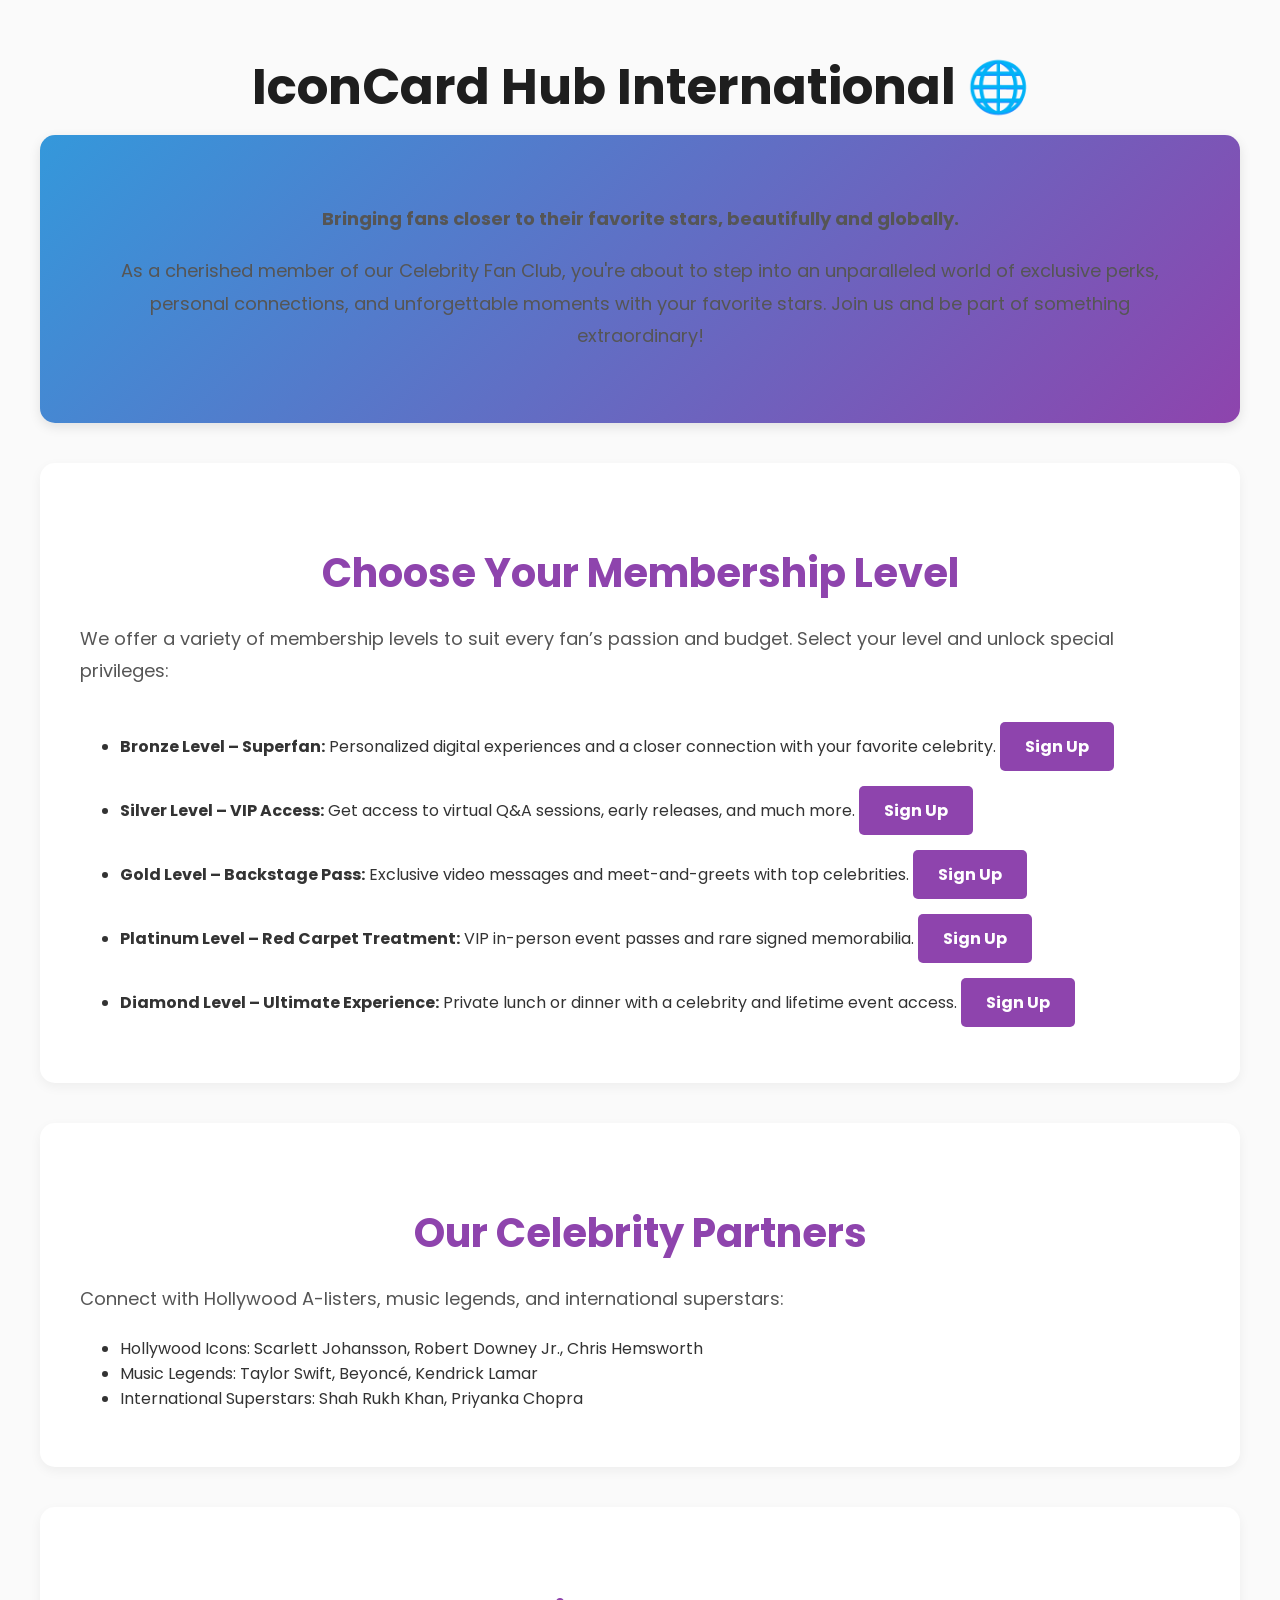
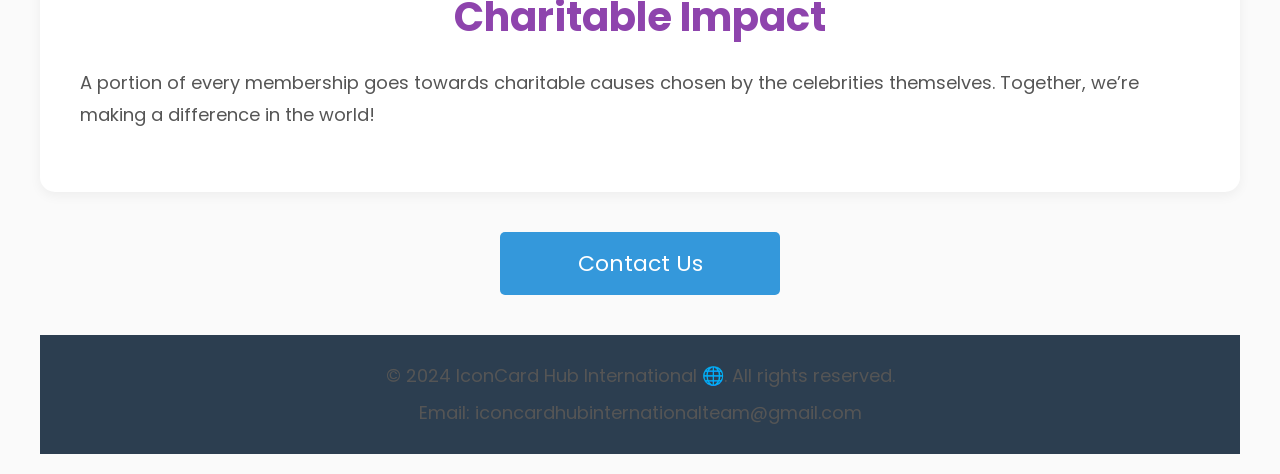
==== Index.html @ b19849c2 "Create Index.html" ====
<!DOCTYPE html>
<html lang="en">
<head>
    <meta charset="UTF-8">
    <meta name="viewport" content="width=device-width, initial-scale=1.0">
    <title>IconCard Hub International 🌐</title>
    <link href="https://fonts.googleapis.com/css2?family=Poppins:wght@400;600;700&display=swap" rel="stylesheet">
    <style>
        body {
            font-family: 'Poppins', sans-serif;
            background-color: #fafafa;
            color: #333;
            margin: 0;
            padding: 0;
        }

        h1, h2, h3 {
            font-family: 'Poppins', sans-serif;
            color: #1e1e1e;
            text-align: center;
            margin-bottom: 10px;
        }

        h1 {
            font-size: 50px;
            margin-top: 30px;
        }

        h2 {
            font-size: 40px;
            margin: 40px 0 20px;
        }

        h3 {
            font-size: 30px;
            margin-top: 20px;
        }

        p {
            font-size: 18px;
            line-height: 1.8;
            margin-bottom: 20px;
            color: #555;
        }

        .container {
            max-width: 1200px;
            margin: 0 auto;
            padding: 20px;
        }

        .intro {
            background: linear-gradient(135deg, #3498db, #8e44ad);
            padding: 50px;
            color: white;
            border-radius: 15px;
            box-shadow: 0 4px 12px rgba(0, 0, 0, 0.1);
            text-align: center;
            margin-bottom: 40px;
        }

        .section {
            background-color: white;
            padding: 40px;
            margin-bottom: 40px;
            border-radius: 15px;
            box-shadow: 0 4px 12px rgba(0, 0, 0, 0.05);
        }

        .section h2 {
            color: #8e44ad;
        }

        .highlight {
            color: #8e44ad;
            font-weight: 700;
        }

        .signup-button {
            background-color: #8e44ad;
            color: white;
            padding: 12px 25px;
            text-decoration: none;
            border-radius: 5px;
            display: inline-block;
            transition: background-color 0.3s ease;
            font-weight: bold;
            margin-top: 15px;
        }

        .signup-button:hover {
            background-color: #6c3483;
        }

        footer {
            text-align: center;
            padding: 20px;
            background-color: #2c3e50;
            color: white;
            margin-top: 40px;
        }

        footer p {
            margin: 5px 0;
        }

        .cta-button {
            display: block;
            background-color: #3498db;
            color: white;
            text-align: center;
            padding: 15px;
            text-decoration: none;
            font-size: 22px;
            border-radius: 5px;
            margin: 40px auto;
            width: 250px;
        }

        .cta-button:hover {
            background-color: #2980b9;
        }

        @media (max-width: 768px) {
            h1 {
                font-size: 36px;
            }

            h2 {
                font-size: 30px;
            }

            h3 {
                font-size: 26px;
            }

            p {
                font-size: 16px;
            }
        }
    </style>
</head>
<body>

    <div class="container">
        <h1>IconCard Hub International 🌐</h1>

        <div class="intro">
            <p><strong>Bringing fans closer to their favorite stars, beautifully and globally.</strong></p>
            <p>As a cherished member of our Celebrity Fan Club, you're about to step into an unparalleled world of exclusive perks, personal connections, and unforgettable moments with your favorite stars. Join us and be part of something extraordinary!</p>
        </div>

        <div class="section">
            <h2>Choose Your Membership Level</h2>
            <p>We offer a variety of membership levels to suit every fan’s passion and budget. Select your level and unlock special privileges:</p>

            <ul>
                <li><strong>Bronze Level – Superfan:</strong> Personalized digital experiences and a closer connection with your favorite celebrity. <a href="bronze.html" class="signup-button">Sign Up</a></li>
                <li><strong>Silver Level – VIP Access:</strong> Get access to virtual Q&A sessions, early releases, and much more. <a href="silver.html" class="signup-button">Sign Up</a></li>
                <li><strong>Gold Level – Backstage Pass:</strong> Exclusive video messages and meet-and-greets with top celebrities. <a href="gold.html" class="signup-button">Sign Up</a></li>
                <li><strong>Platinum Level – Red Carpet Treatment:</strong> VIP in-person event passes and rare signed memorabilia. <a href="platinum.html" class="signup-button">Sign Up</a></li>
                <li><strong>Diamond Level – Ultimate Experience:</strong> Private lunch or dinner with a celebrity and lifetime event access. <a href="diamond.html" class="signup-button">Sign Up</a></li>
            </ul>
        </div>

        <div class="section">
            <h2>Our Celebrity Partners</h2>
            <p>Connect with Hollywood A-listers, music legends, and international superstars:</p>
            <ul>
                <li>Hollywood Icons: Scarlett Johansson, Robert Downey Jr., Chris Hemsworth</li>
                <li>Music Legends: Taylor Swift, Beyoncé, Kendrick Lamar</li>
                <li>International Superstars: Shah Rukh Khan, Priyanka Chopra</li>
            </ul>
        </div>

        <div class="section">
            <h2>Charitable Impact</h2>
            <p>A portion of every membership goes towards charitable causes chosen by the celebrities themselves. Together, we’re making a difference in the world!</p>
        </div>

        <a href="contact.html" class="cta-button">Contact Us</a>

        <footer>
            <p>© 2024 IconCard Hub International 🌐. All rights reserved.</p>
            <p>Email: iconcardhubinternationalteam@gmail.com</p>
        </footer>
    </div>

</body>
</html>
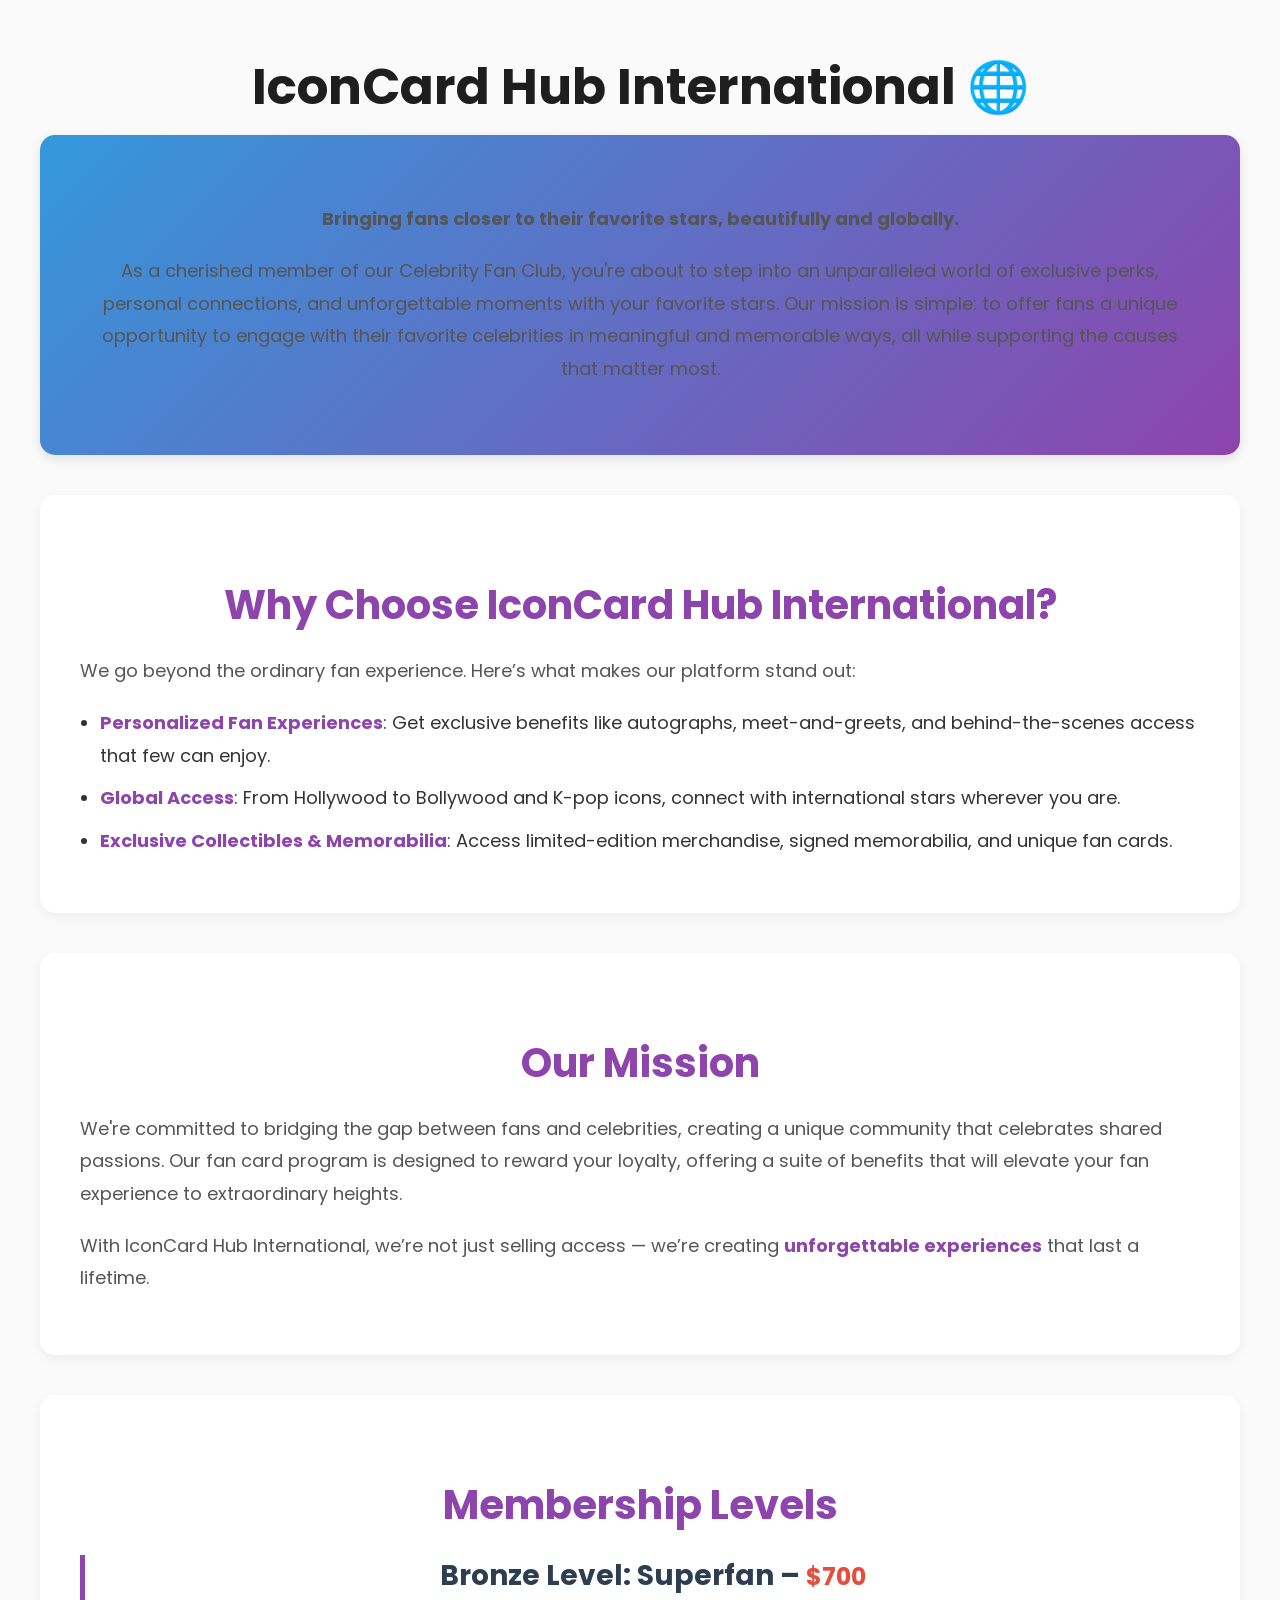
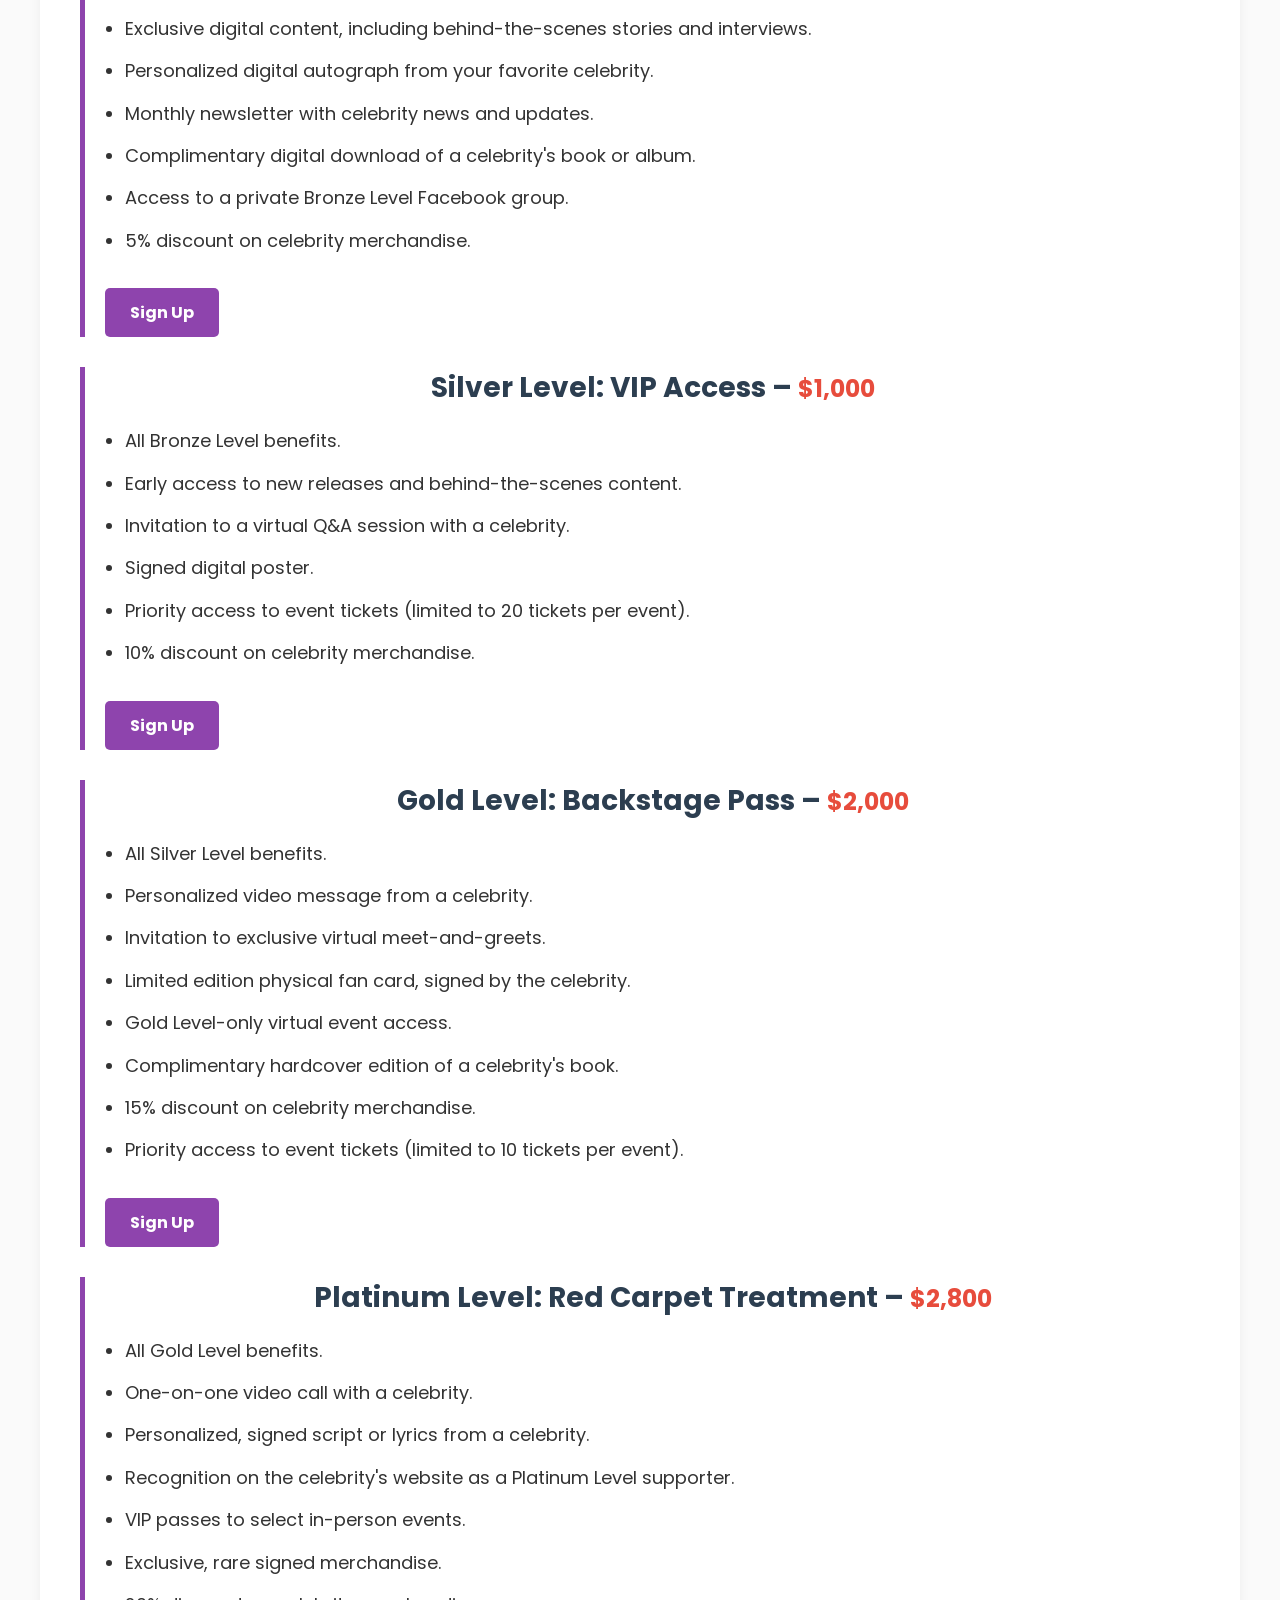
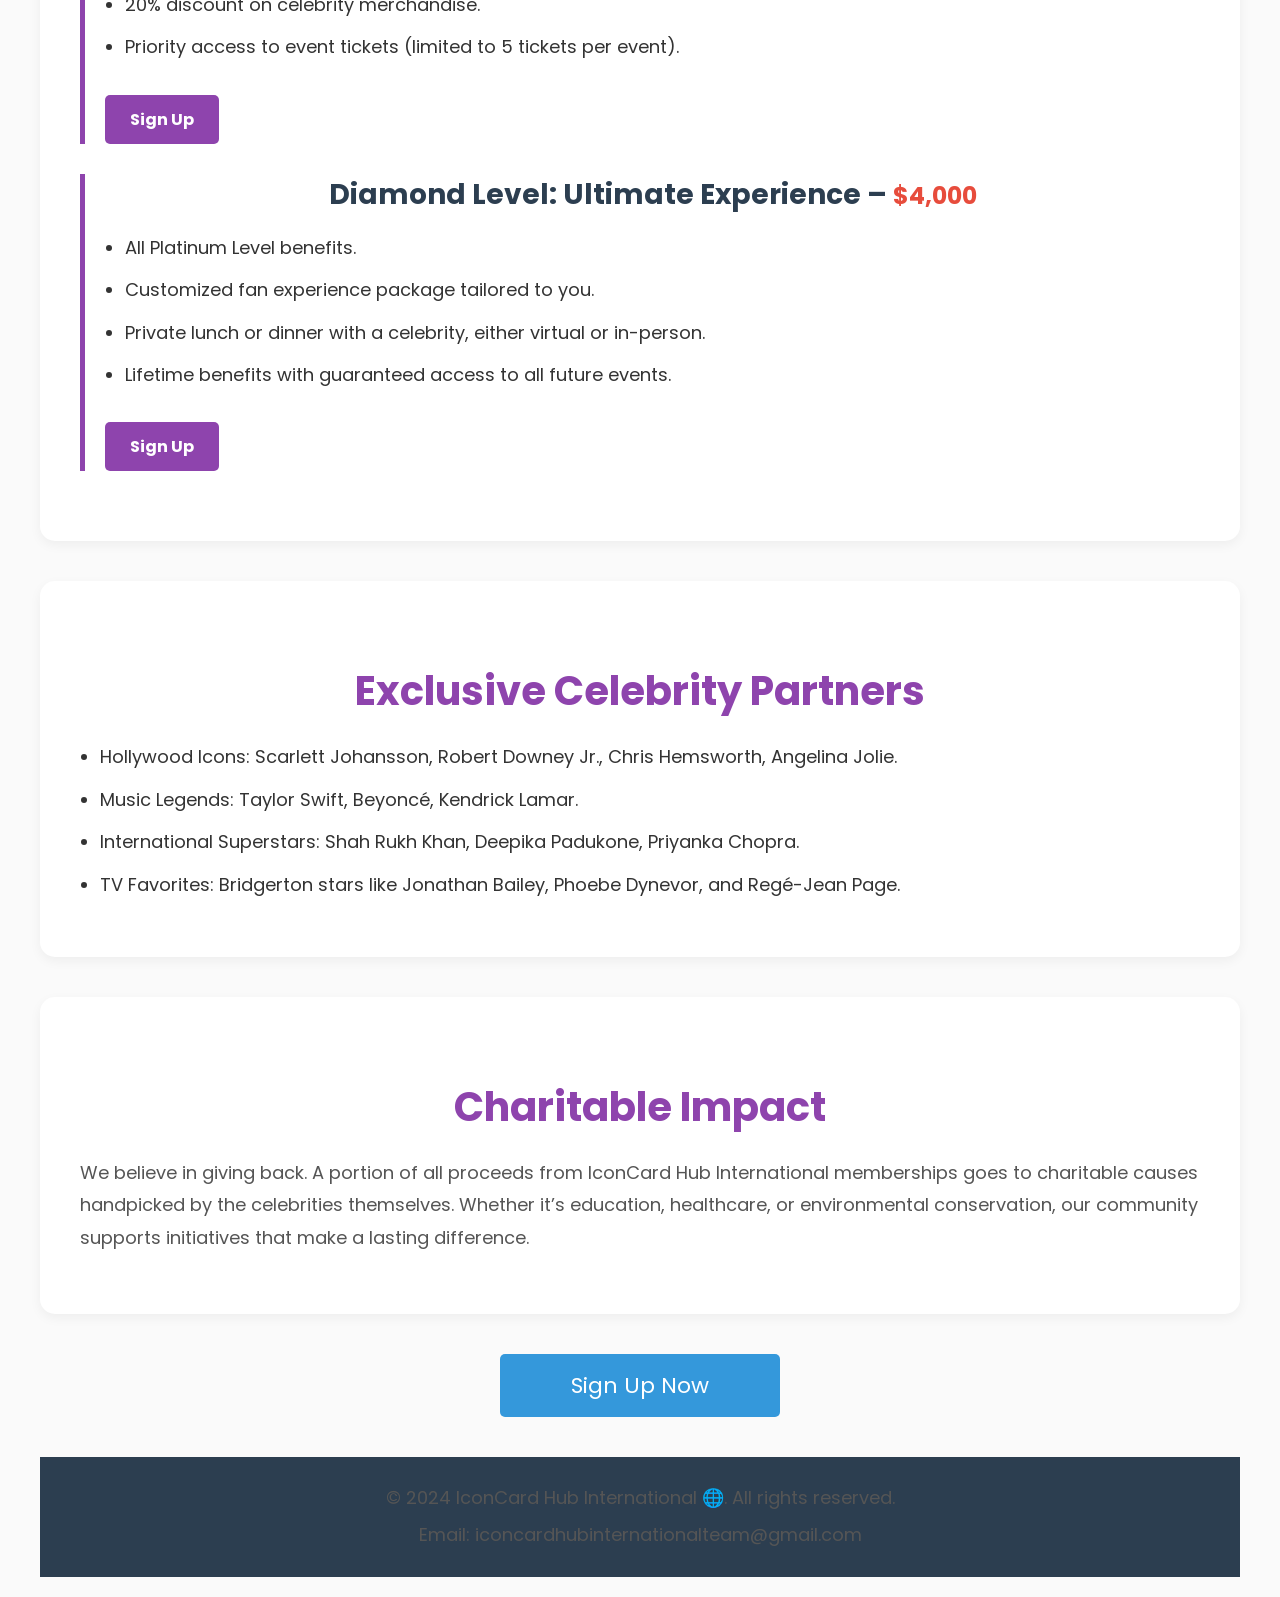
==== commit a89f00fc: "Update Index.html" ====
--- a/Index.html
+++ b/Index.html
@@ -76,6 +76,34 @@
             font-weight: 700;
         }
 
+        ul {
+            padding-left: 20px;
+        }
+
+        ul li {
+            margin: 10px 0;
+            font-size: 18px;
+            line-height: 1.8;
+            color: #333;
+        }
+
+        .membership-level {
+            border-left: 5px solid #8e44ad;
+            padding-left: 20px;
+            margin-bottom: 30px;
+        }
+
+        .membership-level h3 {
+            font-size: 28px;
+            color: #2c3e50;
+        }
+
+        .price {
+            font-size: 24px;
+            color: #e74c3c;
+            margin-bottom: 10px;
+        }
+
         .signup-button {
             background-color: #8e44ad;
             color: white;
@@ -137,6 +165,10 @@
             p {
                 font-size: 16px;
             }
+
+            ul li {
+                font-size: 16px;
+            }
         }
     </style>
 </head>
@@ -144,41 +176,115 @@
 
     <div class="container">
         <h1>IconCard Hub International 🌐</h1>
-
+        
         <div class="intro">
             <p><strong>Bringing fans closer to their favorite stars, beautifully and globally.</strong></p>
-            <p>As a cherished member of our Celebrity Fan Club, you're about to step into an unparalleled world of exclusive perks, personal connections, and unforgettable moments with your favorite stars. Join us and be part of something extraordinary!</p>
-        </div>
-
-        <div class="section">
-            <h2>Choose Your Membership Level</h2>
-            <p>We offer a variety of membership levels to suit every fan’s passion and budget. Select your level and unlock special privileges:</p>
-
+            <p>As a cherished member of our Celebrity Fan Club, you're about to step into an unparalleled world of exclusive perks, personal connections, and unforgettable moments with your favorite stars. Our mission is simple: to offer fans a unique opportunity to engage with their favorite celebrities in meaningful and memorable ways, all while supporting the causes that matter most.</p>
+        </div>
+
+        <div class="section">
+            <h2>Why Choose IconCard Hub International?</h2>
+            <p>We go beyond the ordinary fan experience. Here’s what makes our platform stand out:</p>
             <ul>
-                <li><strong>Bronze Level – Superfan:</strong> Personalized digital experiences and a closer connection with your favorite celebrity. <a href="bronze.html" class="signup-button">Sign Up</a></li>
-                <li><strong>Silver Level – VIP Access:</strong> Get access to virtual Q&A sessions, early releases, and much more. <a href="silver.html" class="signup-button">Sign Up</a></li>
-                <li><strong>Gold Level – Backstage Pass:</strong> Exclusive video messages and meet-and-greets with top celebrities. <a href="gold.html" class="signup-button">Sign Up</a></li>
-                <li><strong>Platinum Level – Red Carpet Treatment:</strong> VIP in-person event passes and rare signed memorabilia. <a href="platinum.html" class="signup-button">Sign Up</a></li>
-                <li><strong>Diamond Level – Ultimate Experience:</strong> Private lunch or dinner with a celebrity and lifetime event access. <a href="diamond.html" class="signup-button">Sign Up</a></li>
+                <li><span class="highlight">Personalized Fan Experiences</span>: Get exclusive benefits like autographs, meet-and-greets, and behind-the-scenes access that few can enjoy.</li>
+                <li><span class="highlight">Global Access</span>: From Hollywood to Bollywood and K-pop icons, connect with international stars wherever you are.</li>
+                <li><span class="highlight">Exclusive Collectibles & Memorabilia</span>: Access limited-edition merchandise, signed memorabilia, and unique fan cards.</li>
             </ul>
         </div>
 
         <div class="section">
-            <h2>Our Celebrity Partners</h2>
-            <p>Connect with Hollywood A-listers, music legends, and international superstars:</p>
+            <h2>Our Mission</h2>
+            <p>We're committed to bridging the gap between fans and celebrities, creating a unique community that celebrates shared passions. Our fan card program is designed to reward your loyalty, offering a suite of benefits that will elevate your fan experience to extraordinary heights.</p>
+            <p>With IconCard Hub International, we’re not just selling access — we’re creating <span class="highlight">unforgettable experiences</span> that last a lifetime.</p>
+        </div>
+
+        <div class="section">
+            <h2>Membership Levels</h2>
+
+            <div class="membership-level">
+                <h3>Bronze Level: Superfan – <span class="price">$700</span></h3>
+                <ul>
+                    <li>Exclusive digital content, including behind-the-scenes stories and interviews.</li>
+                    <li>Personalized digital autograph from your favorite celebrity.</li>
+                    <li>Monthly newsletter with celebrity news and updates.</li>
+                    <li>Complimentary digital download of a celebrity's book or album.</li>
+                    <li>Access to a private Bronze Level Facebook group.</li>
+                    <li>5% discount on celebrity merchandise.</li>
+                </ul>
+                <a href="bronze.html" class="signup-button">Sign Up</a>
+            </div>
+
+            <div class="membership-level">
+                <h3>Silver Level: VIP Access – <span class="price">$1,000</span></h3>
+                <ul>
+                    <li>All Bronze Level benefits.</li>
+                    <li>Early access to new releases and behind-the-scenes content.</li>
+                    <li>Invitation to a virtual Q&A session with a celebrity.</li>
+                    <li>Signed digital poster.</li>
+                    <li>Priority access to event tickets (limited to 20 tickets per event).</li>
+                    <li>10% discount on celebrity merchandise.</li>
+                </ul>
+                <a href="silver.html" class="signup-button">Sign Up</a>
+            </div>
+
+            <div class="membership-level">
+                <h3>Gold Level: Backstage Pass – <span class="price">$2,000</span></h3>
+                <ul>
+                    <li>All Silver Level benefits.</li>
+                    <li>Personalized video message from a celebrity.</li>
+                    <li>Invitation to exclusive virtual meet-and-greets.</li>
+                    <li>Limited edition physical fan card, signed by the celebrity.</li>
+                    <li>Gold Level-only virtual event access.</li>
+                    <li>Complimentary hardcover edition of a celebrity's book.</li>
+                    <li>15% discount on celebrity merchandise.</li>
+                    <li>Priority access to event tickets (limited to 10 tickets per event).</li>
+                </ul>
+                <a href="gold.html" class="signup-button">Sign Up</a>
+            </div>
+
+            <div class="membership-level">
+                <h3>Platinum Level: Red Carpet Treatment – <span class="price">$2,800</span></h3>
+                <ul>
+                    <li>All Gold Level benefits.</li>
+                    <li>One-on-one video call with a celebrity.</li>
+                    <li>Personalized, signed script or lyrics from a celebrity.</li>
+                    <li>Recognition on the celebrity's website as a Platinum Level supporter.</li>
+                    <li>VIP passes to select in-person events.</li>
+                    <li>Exclusive, rare signed merchandise.</li>
+                    <li>20% discount on celebrity merchandise.</li>
+                    <li>Priority access to event tickets (limited to 5 tickets per event).</li>
+                </ul>
+                <a href="platinum.html" class="signup-button">Sign Up</a>
+            </div>
+
+            <div class="membership-level">
+                <h3>Diamond Level: Ultimate Experience – <span class="price">$4,000</span></h3>
+                <ul>
+                    <li>All Platinum Level benefits.</li>
+                    <li>Customized fan experience package tailored to you.</li>
+                    <li>Private lunch or dinner with a celebrity, either virtual or in-person.</li>
+                    <li>Lifetime benefits with guaranteed access to all future events.</li>
+                </ul>
+                <a href="diamond.html" class="signup-button">Sign Up</a>
+            </div>
+        </div>
+
+        <div class="section">
+            <h2>Exclusive Celebrity Partners</h2>
             <ul>
-                <li>Hollywood Icons: Scarlett Johansson, Robert Downey Jr., Chris Hemsworth</li>
-                <li>Music Legends: Taylor Swift, Beyoncé, Kendrick Lamar</li>
-                <li>International Superstars: Shah Rukh Khan, Priyanka Chopra</li>
+                <li>Hollywood Icons: Scarlett Johansson, Robert Downey Jr., Chris Hemsworth, Angelina Jolie.</li>
+                <li>Music Legends: Taylor Swift, Beyoncé, Kendrick Lamar.</li>
+                <li>International Superstars: Shah Rukh Khan, Deepika Padukone, Priyanka Chopra.</li>
+                <li>TV Favorites: Bridgerton stars like Jonathan Bailey, Phoebe Dynevor, and Regé-Jean Page.</li>
             </ul>
         </div>
 
         <div class="section">
             <h2>Charitable Impact</h2>
-            <p>A portion of every membership goes towards charitable causes chosen by the celebrities themselves. Together, we’re making a difference in the world!</p>
-        </div>
-
-        <a href="contact.html" class="cta-button">Contact Us</a>
+            <p>We believe in giving back. A portion of all proceeds from IconCard Hub International memberships goes to charitable causes handpicked by the celebrities themselves. Whether it’s education, healthcare, or environmental conservation, our community supports initiatives that make a lasting difference.</p>
+        </div>
+
+        <a href="signup.html" class="cta-button">Sign Up Now</a>
 
         <footer>
             <p>© 2024 IconCard Hub International 🌐. All rights reserved.</p>
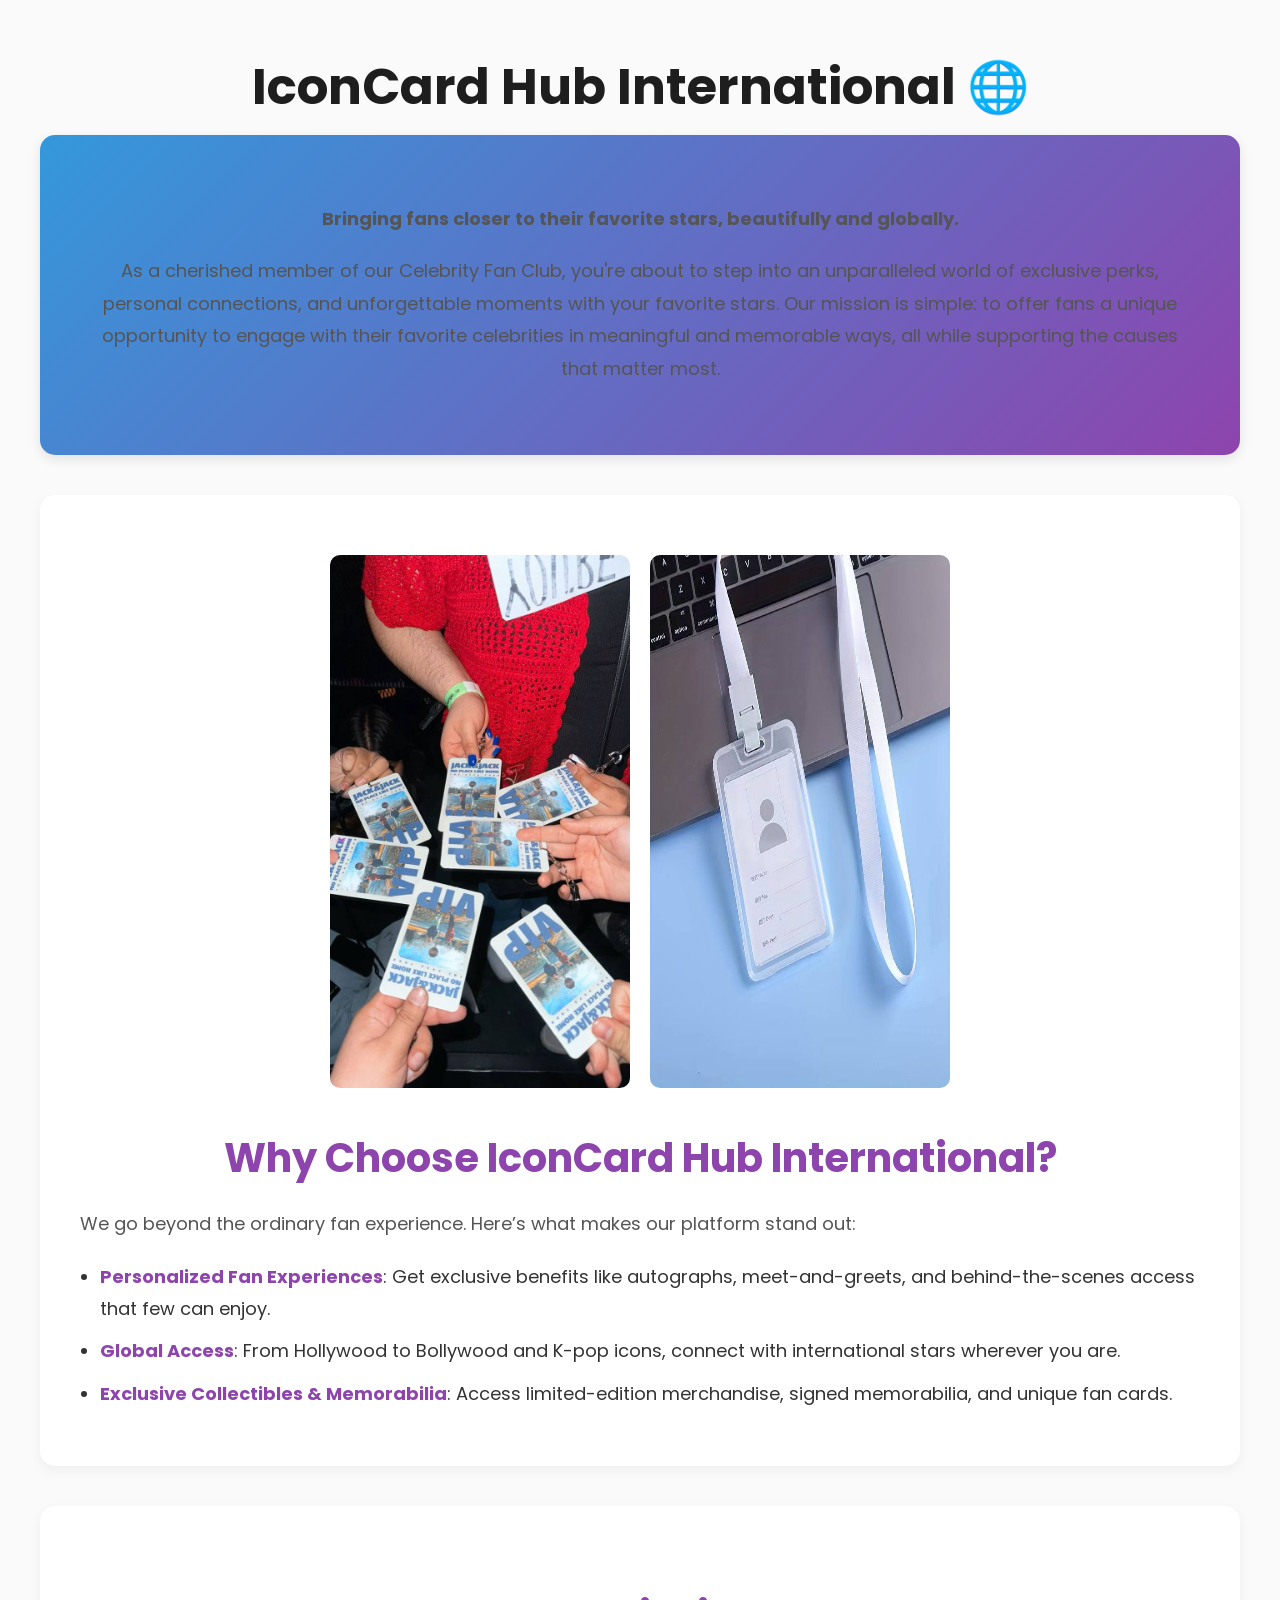
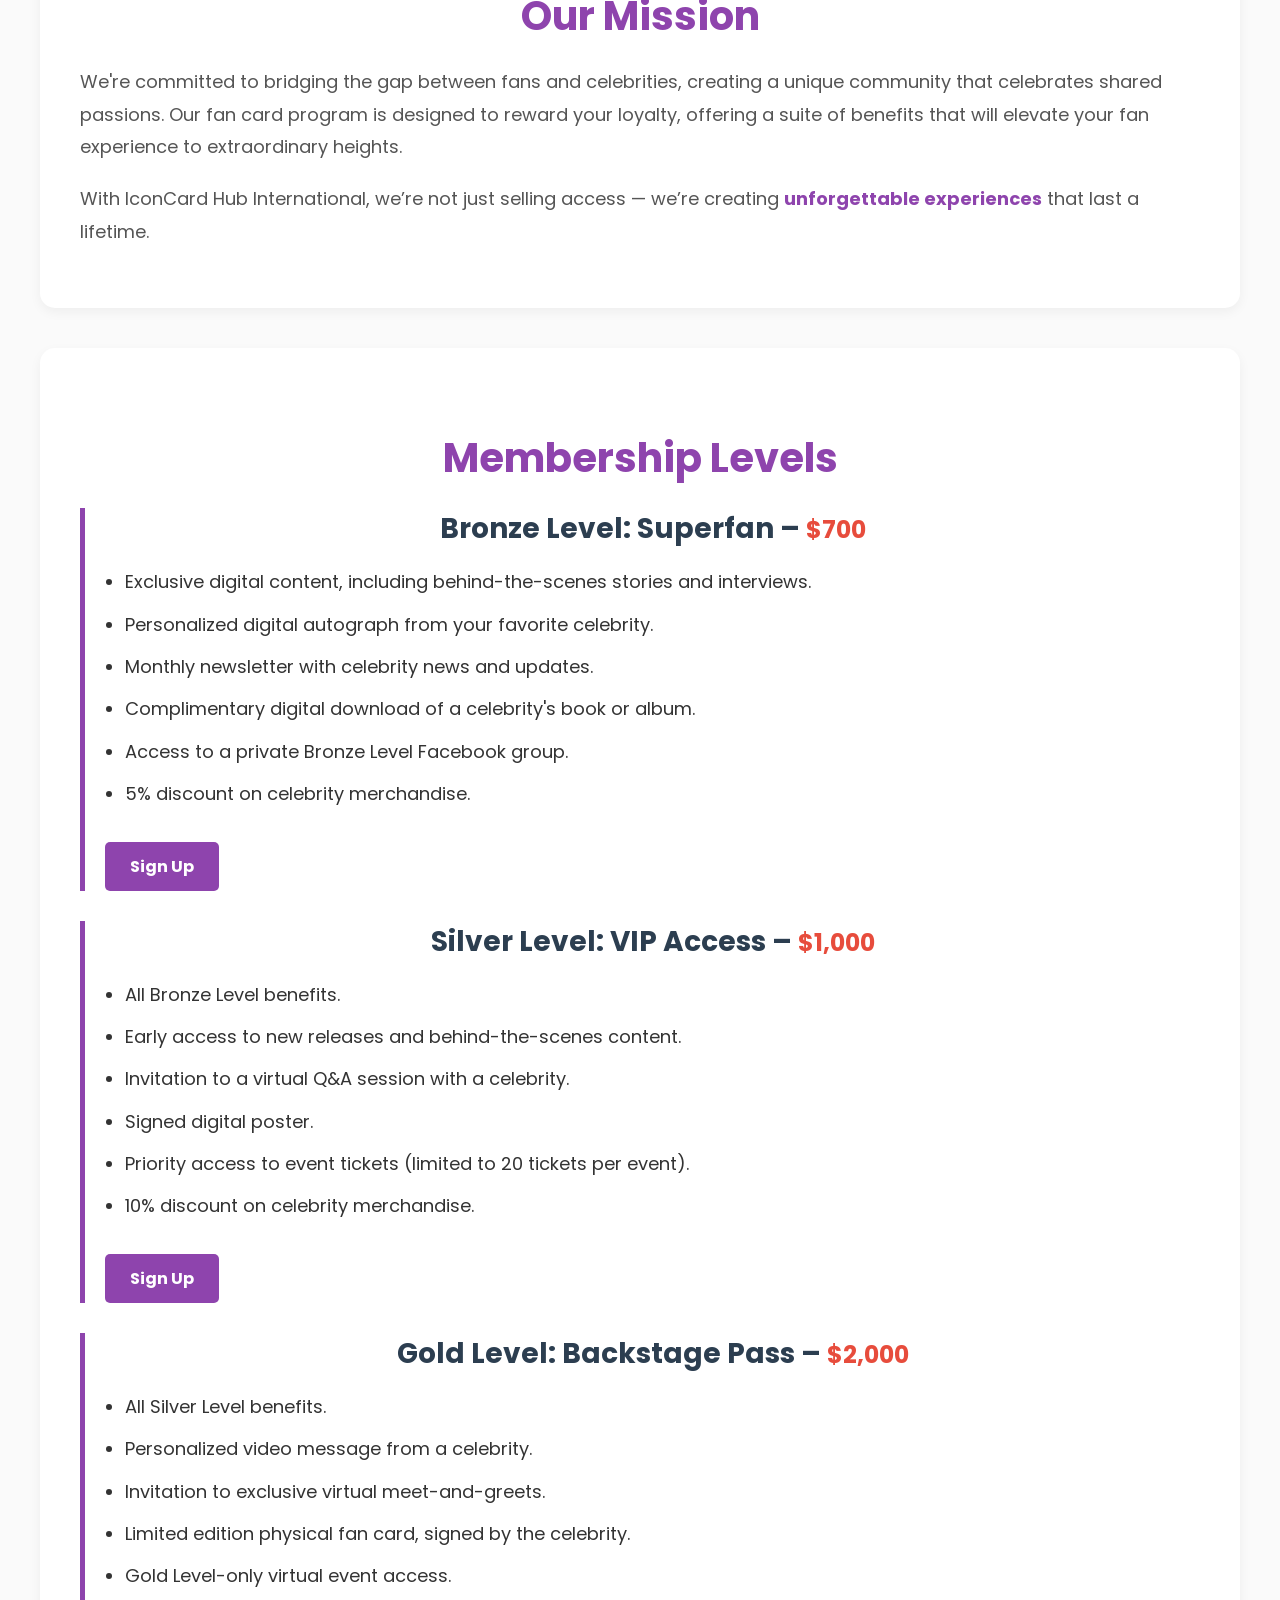
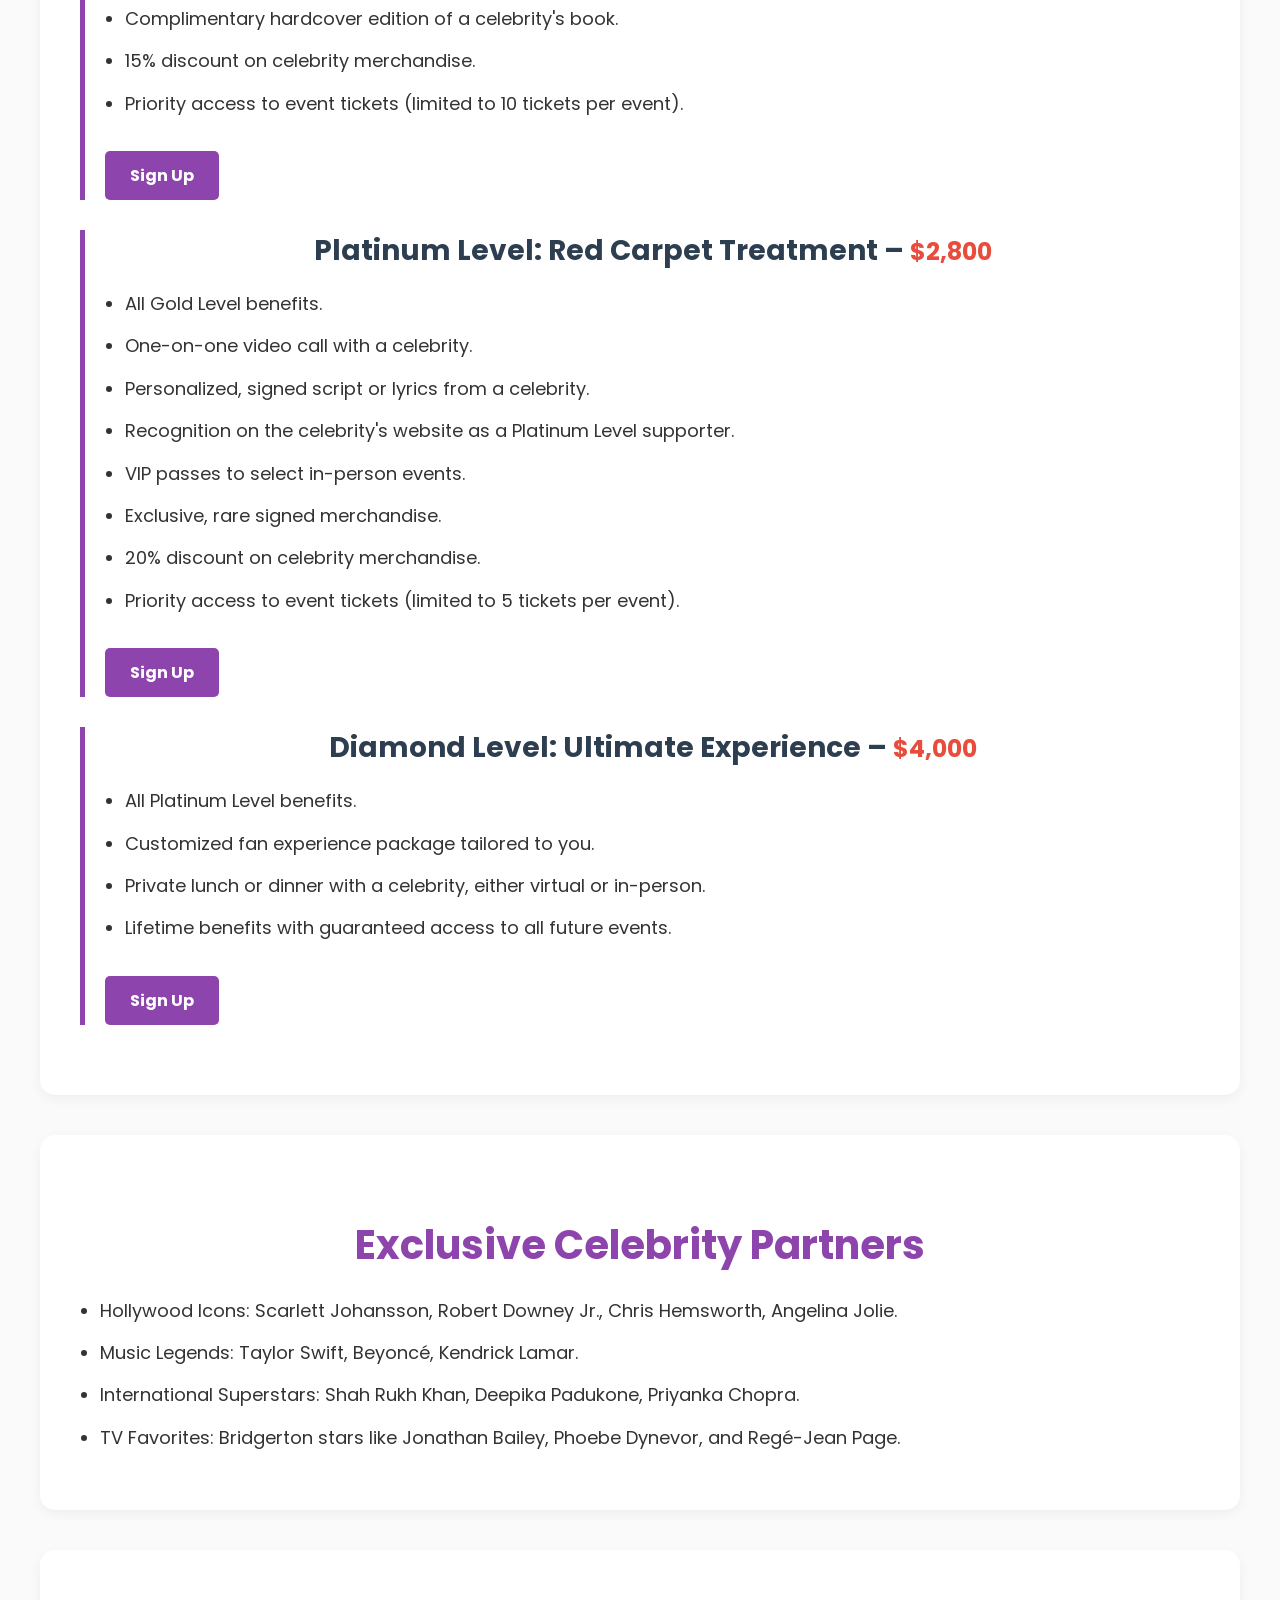
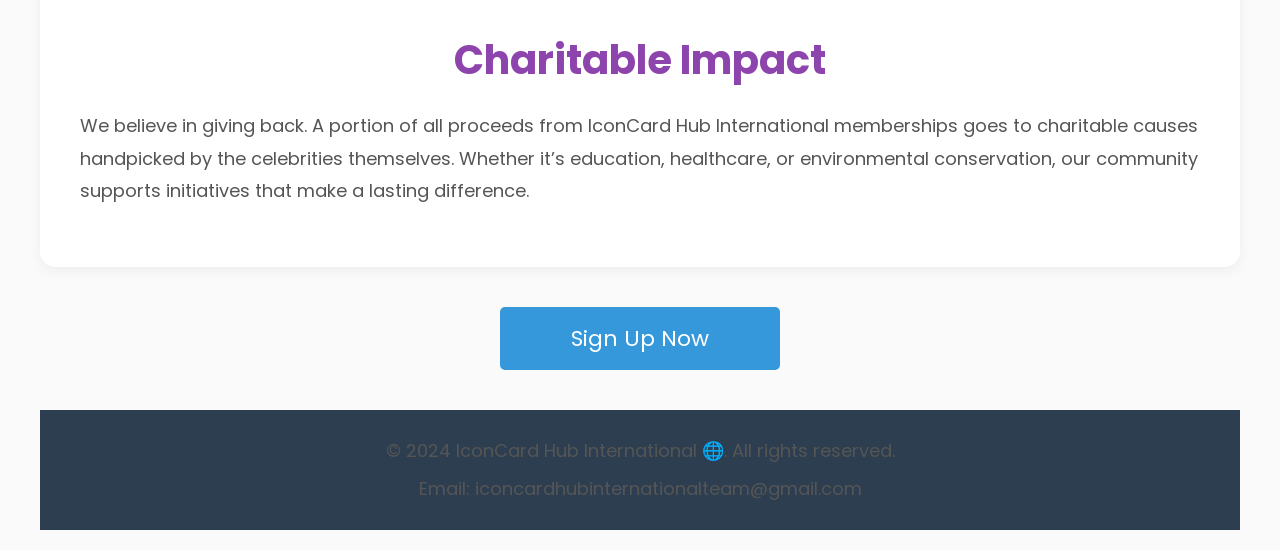
==== commit afa827fd: "Update Index.html" ====
--- a/Index.html
+++ b/Index.html
@@ -183,6 +183,27 @@
         </div>
 
         <div class="section">
+            <style>
+        .image-section {
+            display: flex;
+            justify-content: center;
+            margin: 20px 0;
+        }
+        .image-section .image {
+            width: 300px;  /* Adjust this size to your preference */
+            margin: 0 10px; /* Adds space between the two images */
+            border-radius: 10px; /* Optional: Makes the images have rounded corners */
+        }
+    </style>
+</head>
+<body>
+
+    <!-- Image Section -->
+    <div class="image-section">
+        <img src="images/image1.jpg" alt="First Image Description" class="image">
+        <img src="images/image2.jpg" alt="Second Image Description" class="image">
+    </div>
+
             <h2>Why Choose IconCard Hub International?</h2>
             <p>We go beyond the ordinary fan experience. Here’s what makes our platform stand out:</p>
             <ul>
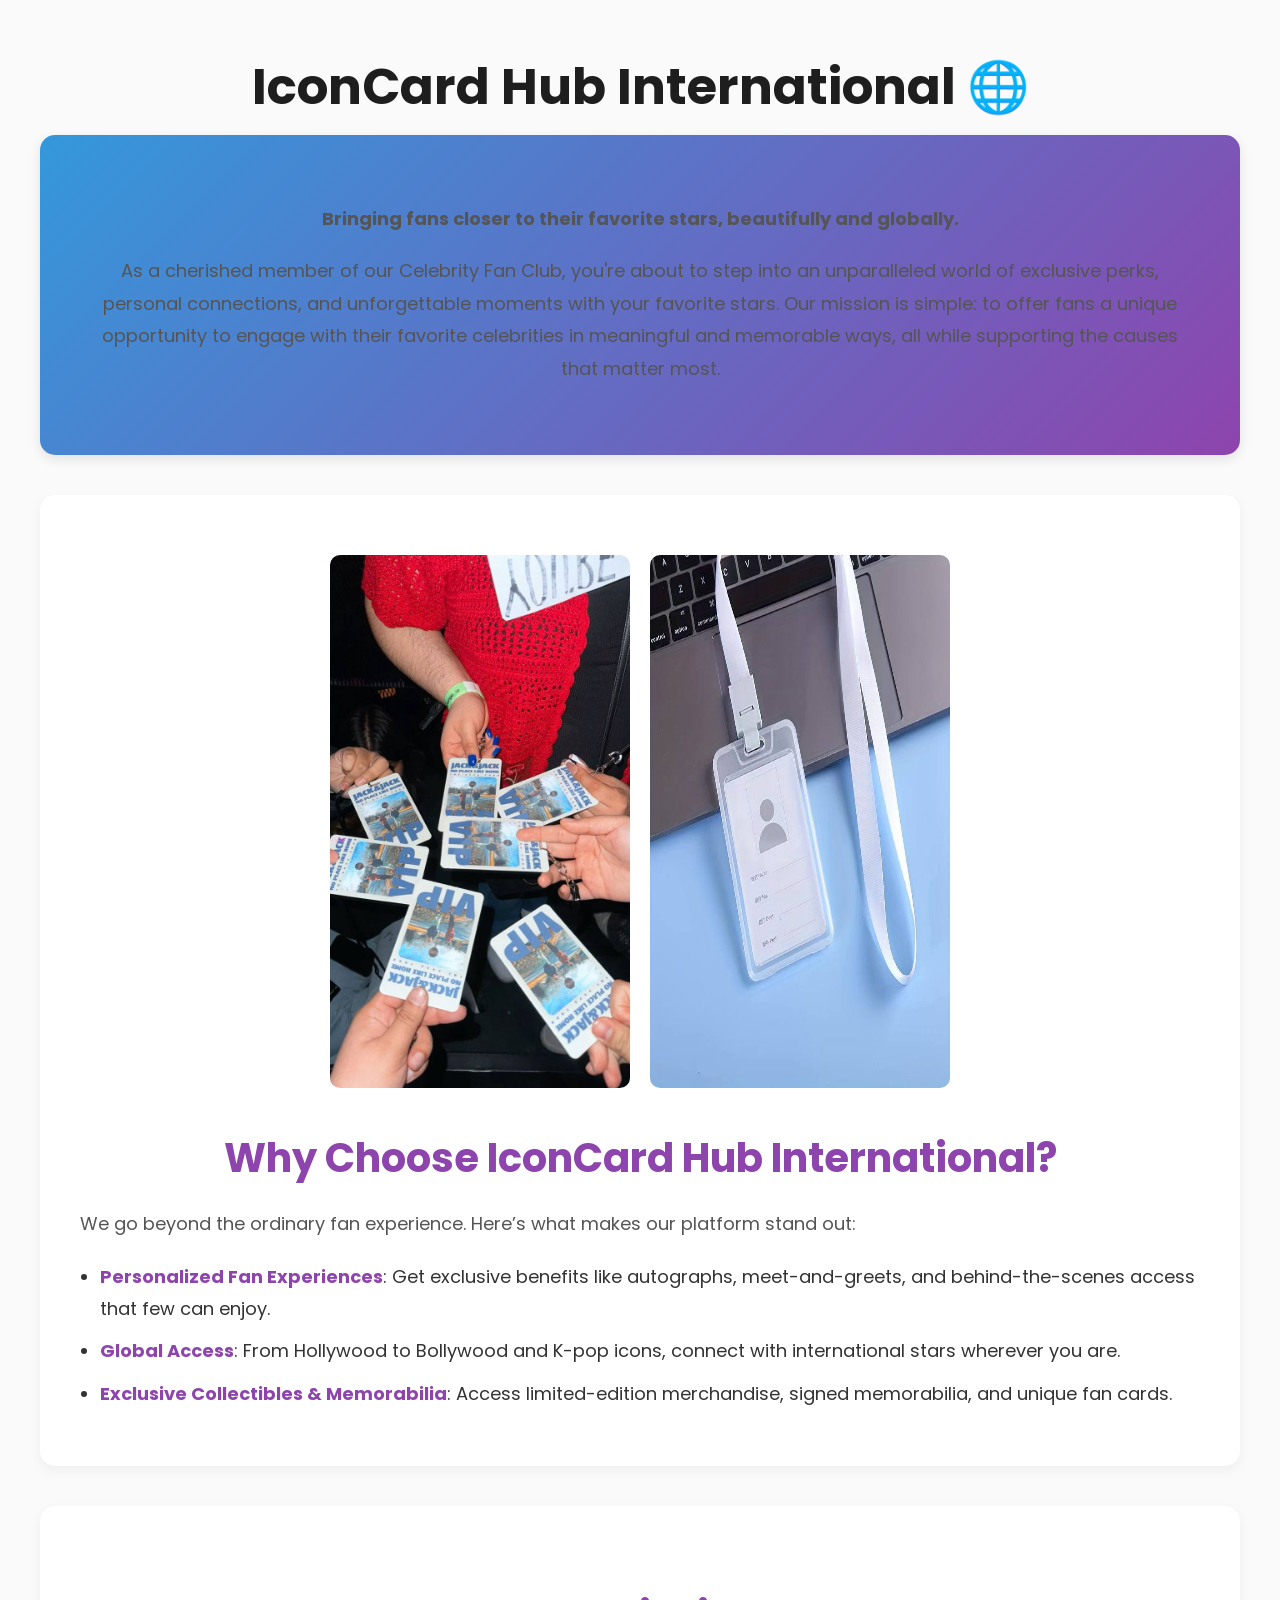
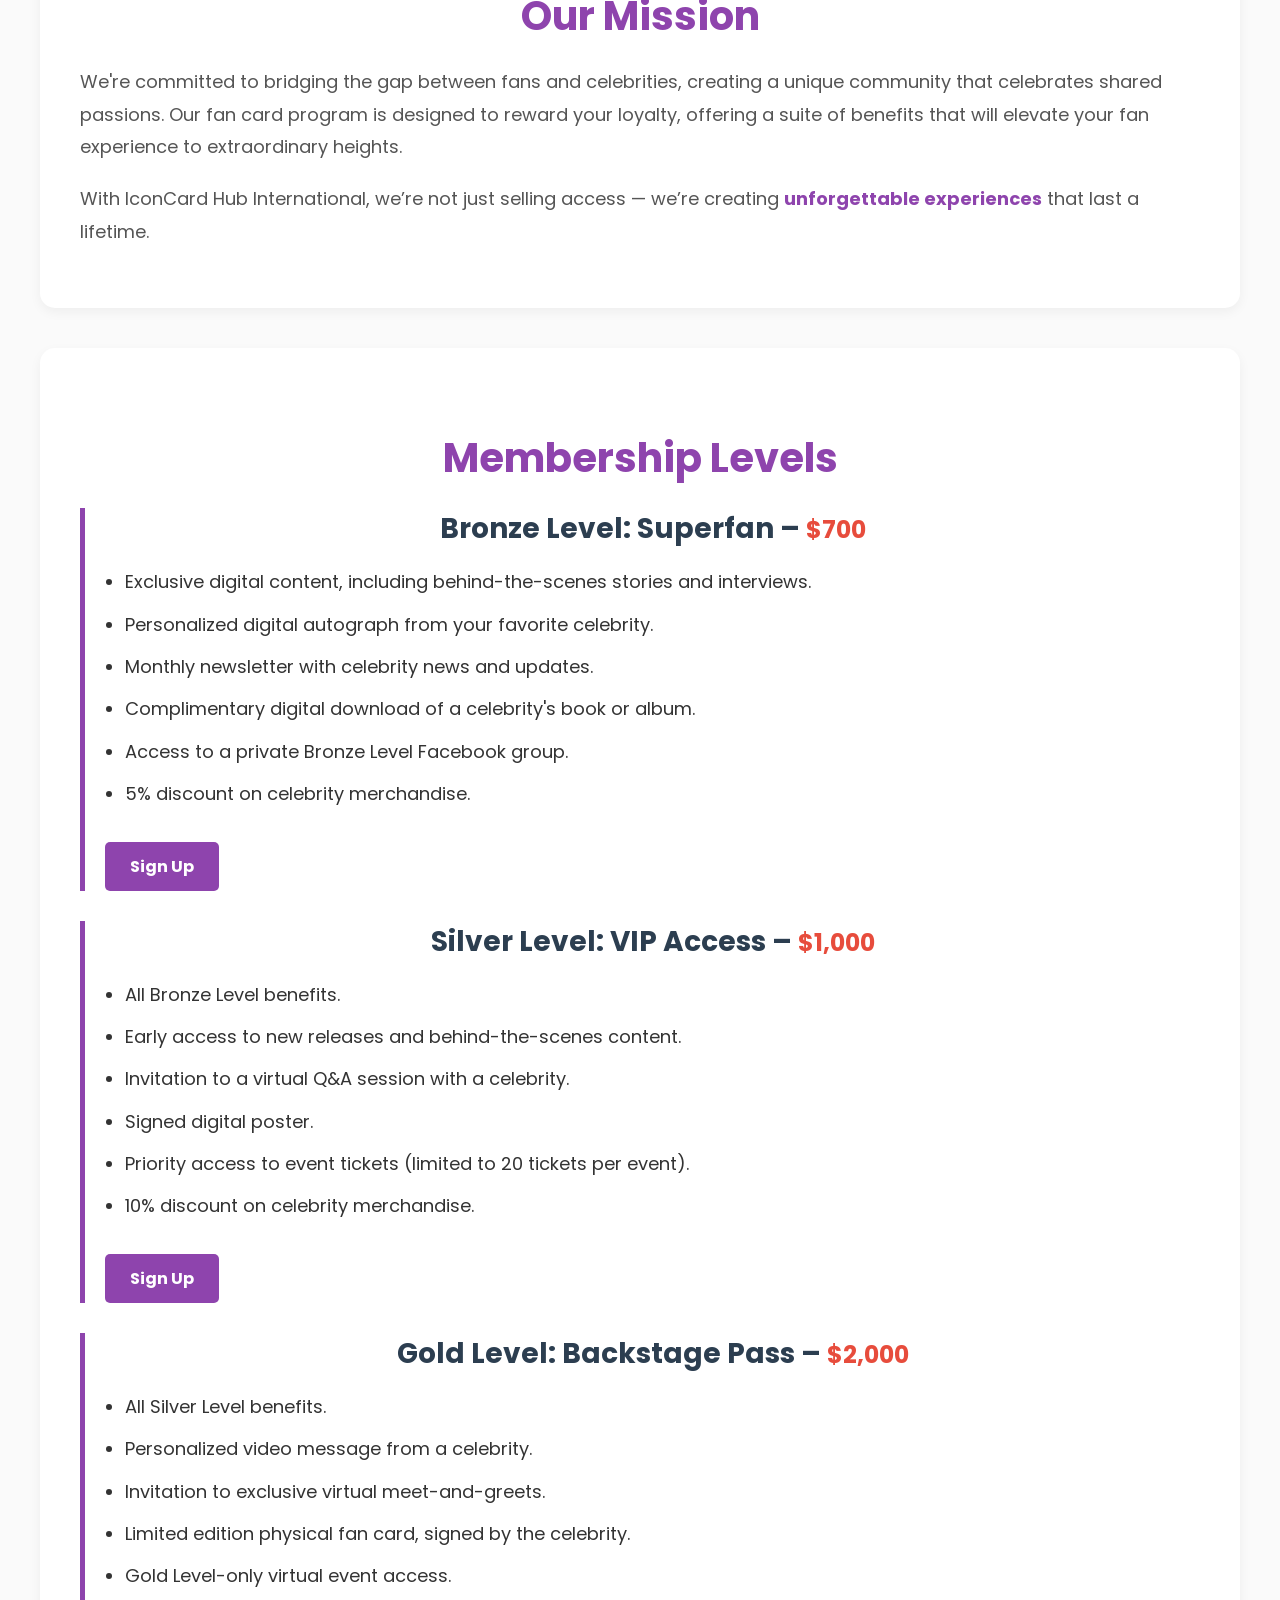
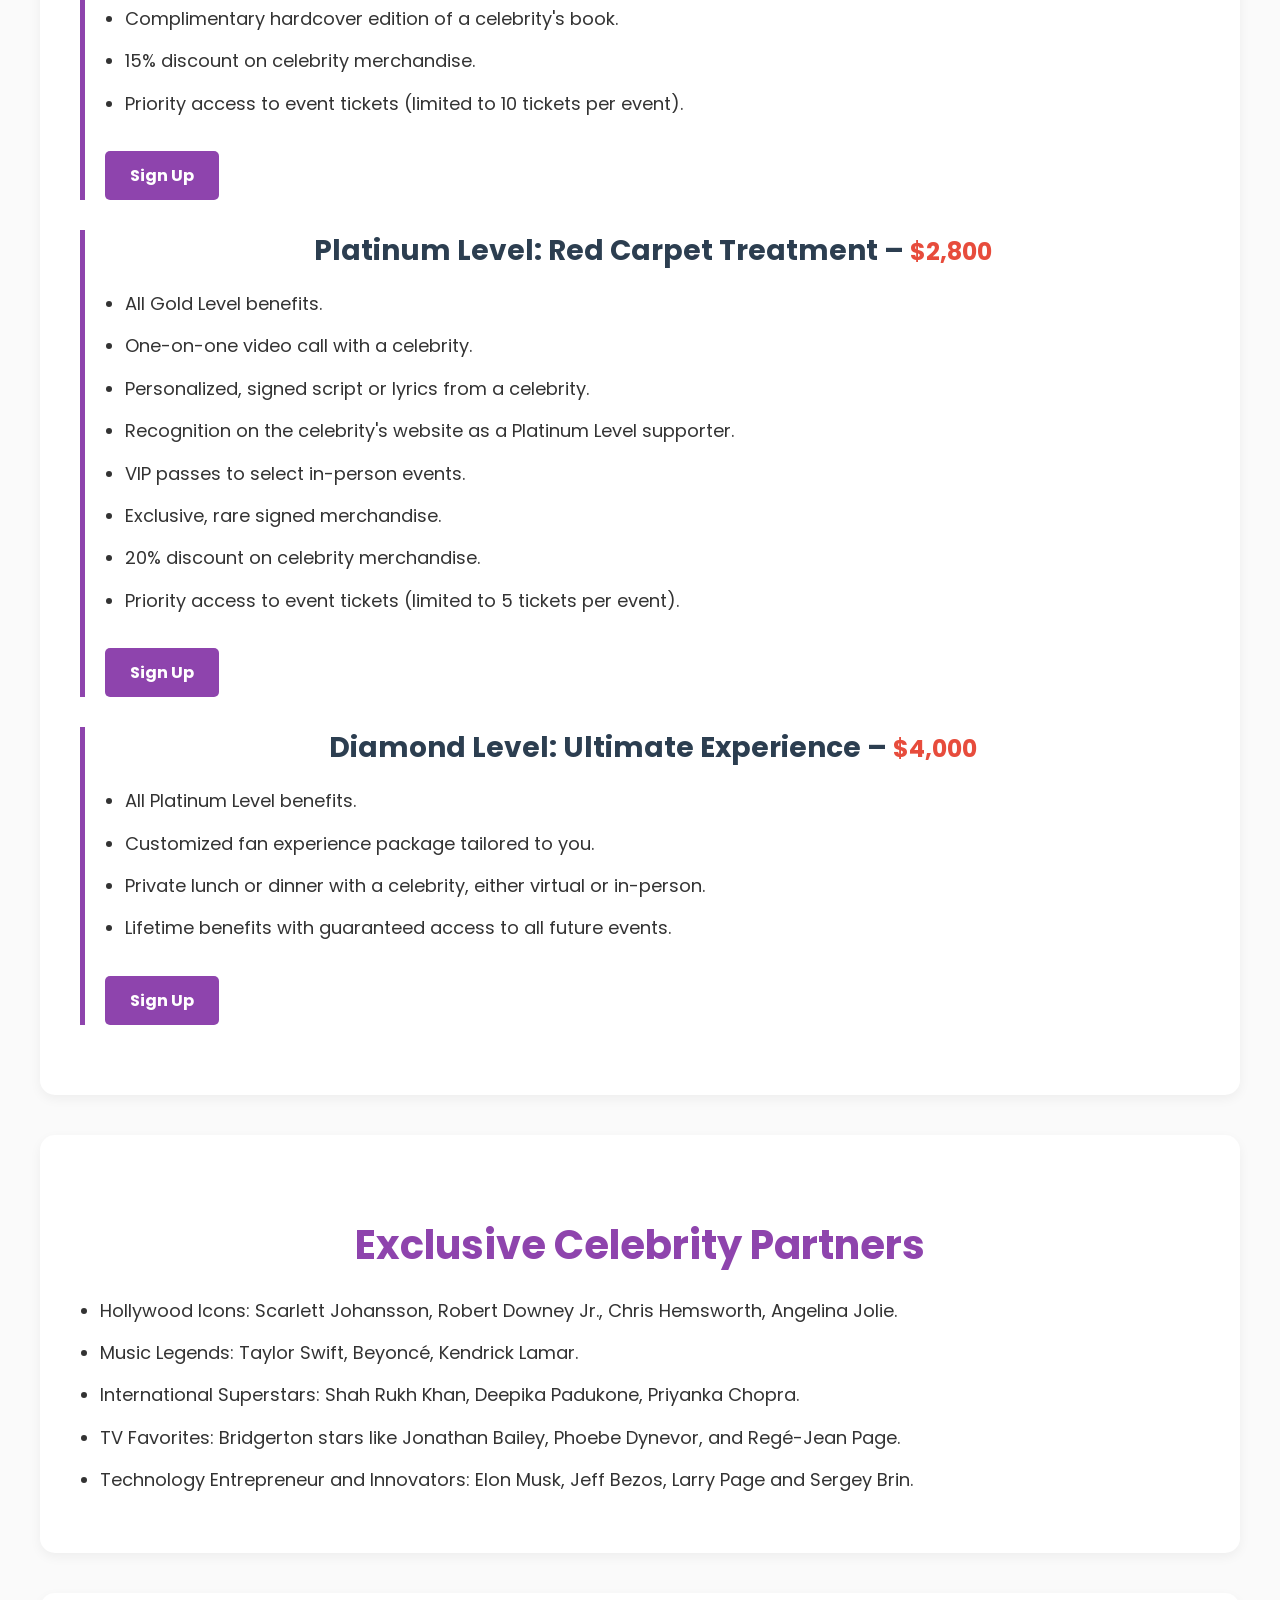
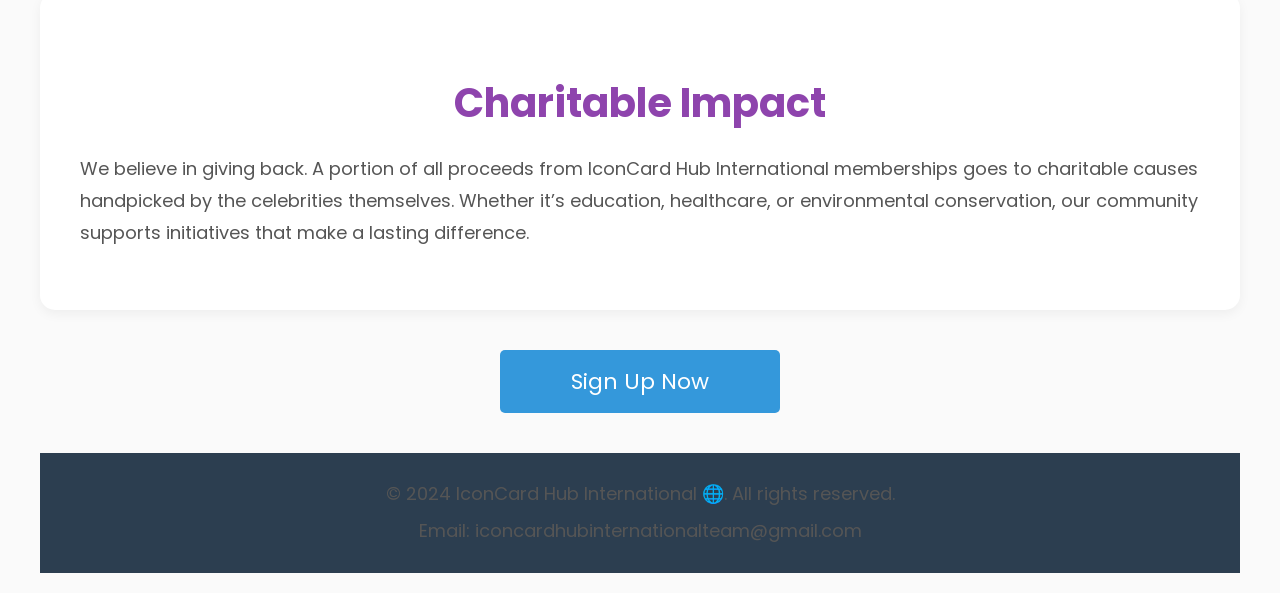
==== commit 52b0f8ce: "Update Index.html" ====
--- a/Index.html
+++ b/Index.html
@@ -297,6 +297,7 @@
                 <li>Music Legends: Taylor Swift, Beyoncé, Kendrick Lamar.</li>
                 <li>International Superstars: Shah Rukh Khan, Deepika Padukone, Priyanka Chopra.</li>
                 <li>TV Favorites: Bridgerton stars like Jonathan Bailey, Phoebe Dynevor, and Regé-Jean Page.</li>
+                <li>Technology Entrepreneur and Innovators: Elon Musk, Jeff Bezos, Larry Page and Sergey Brin.</li>
             </ul>
         </div>
 
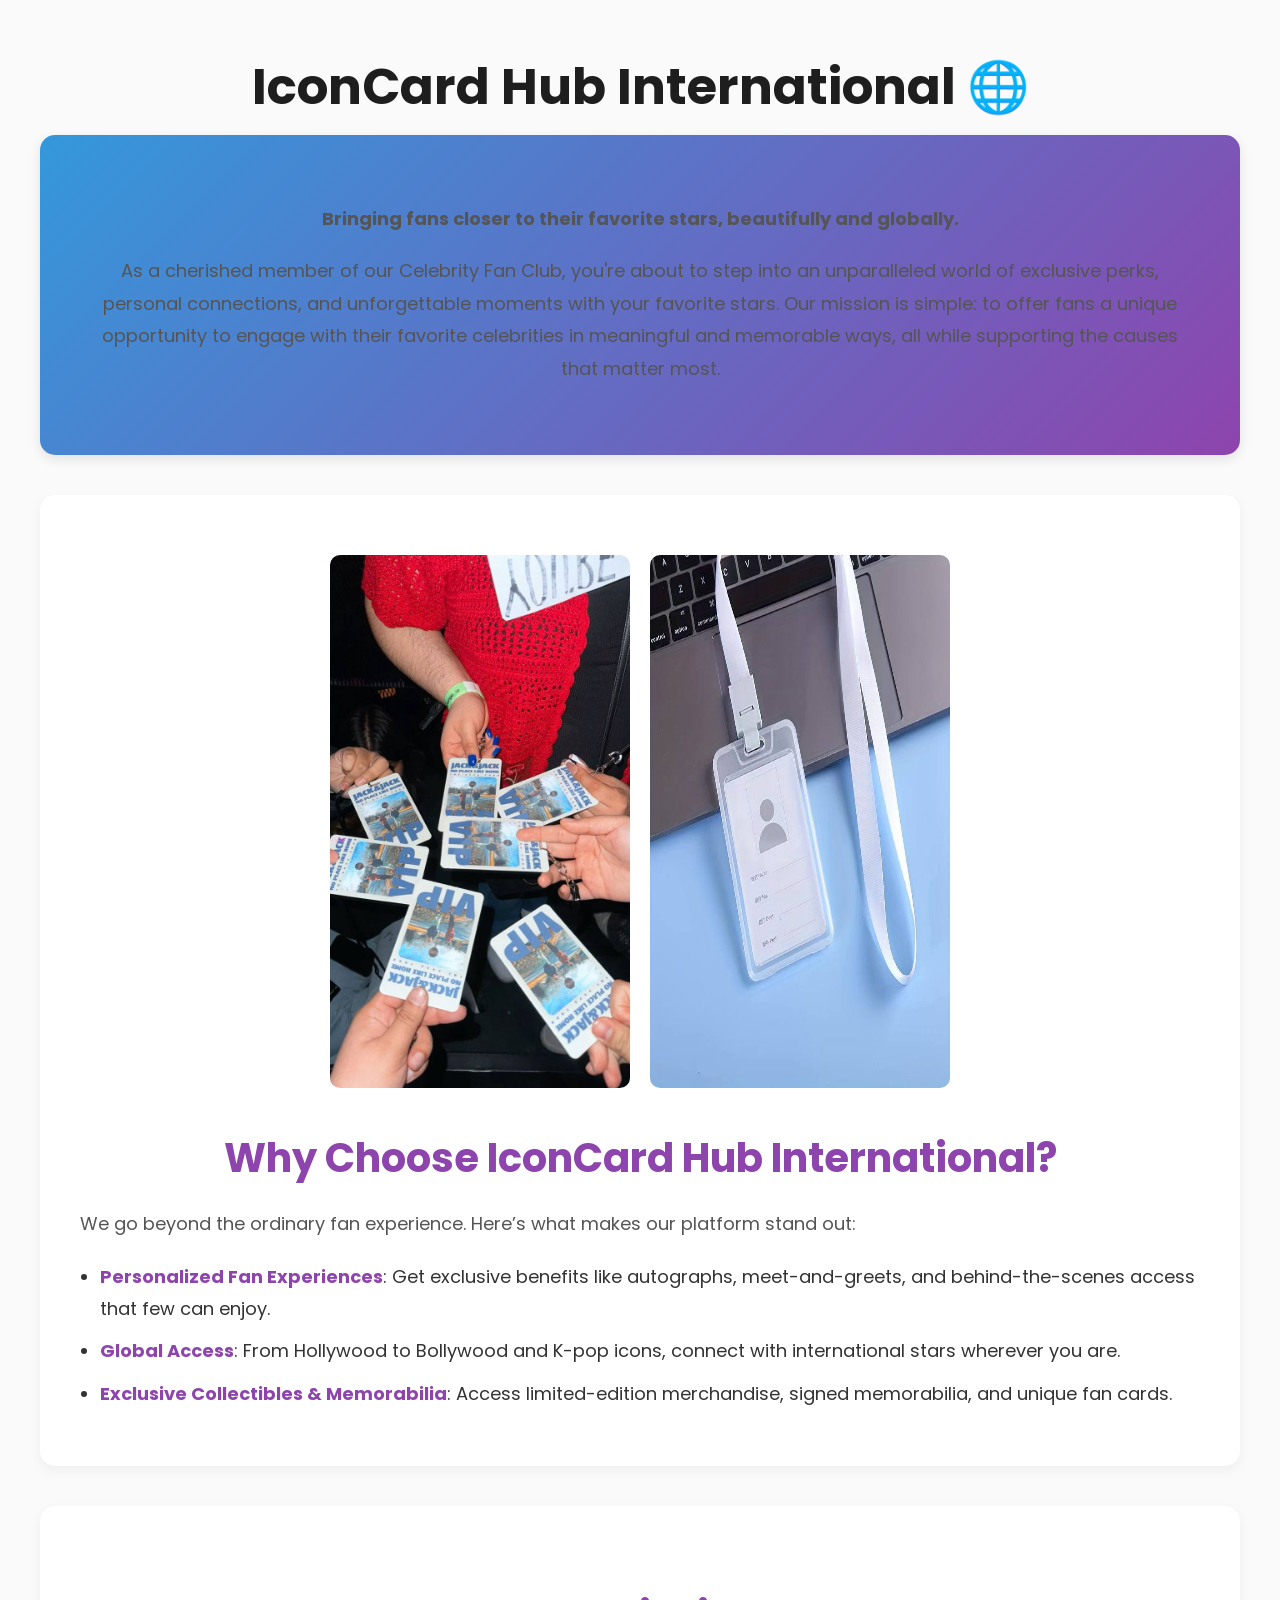
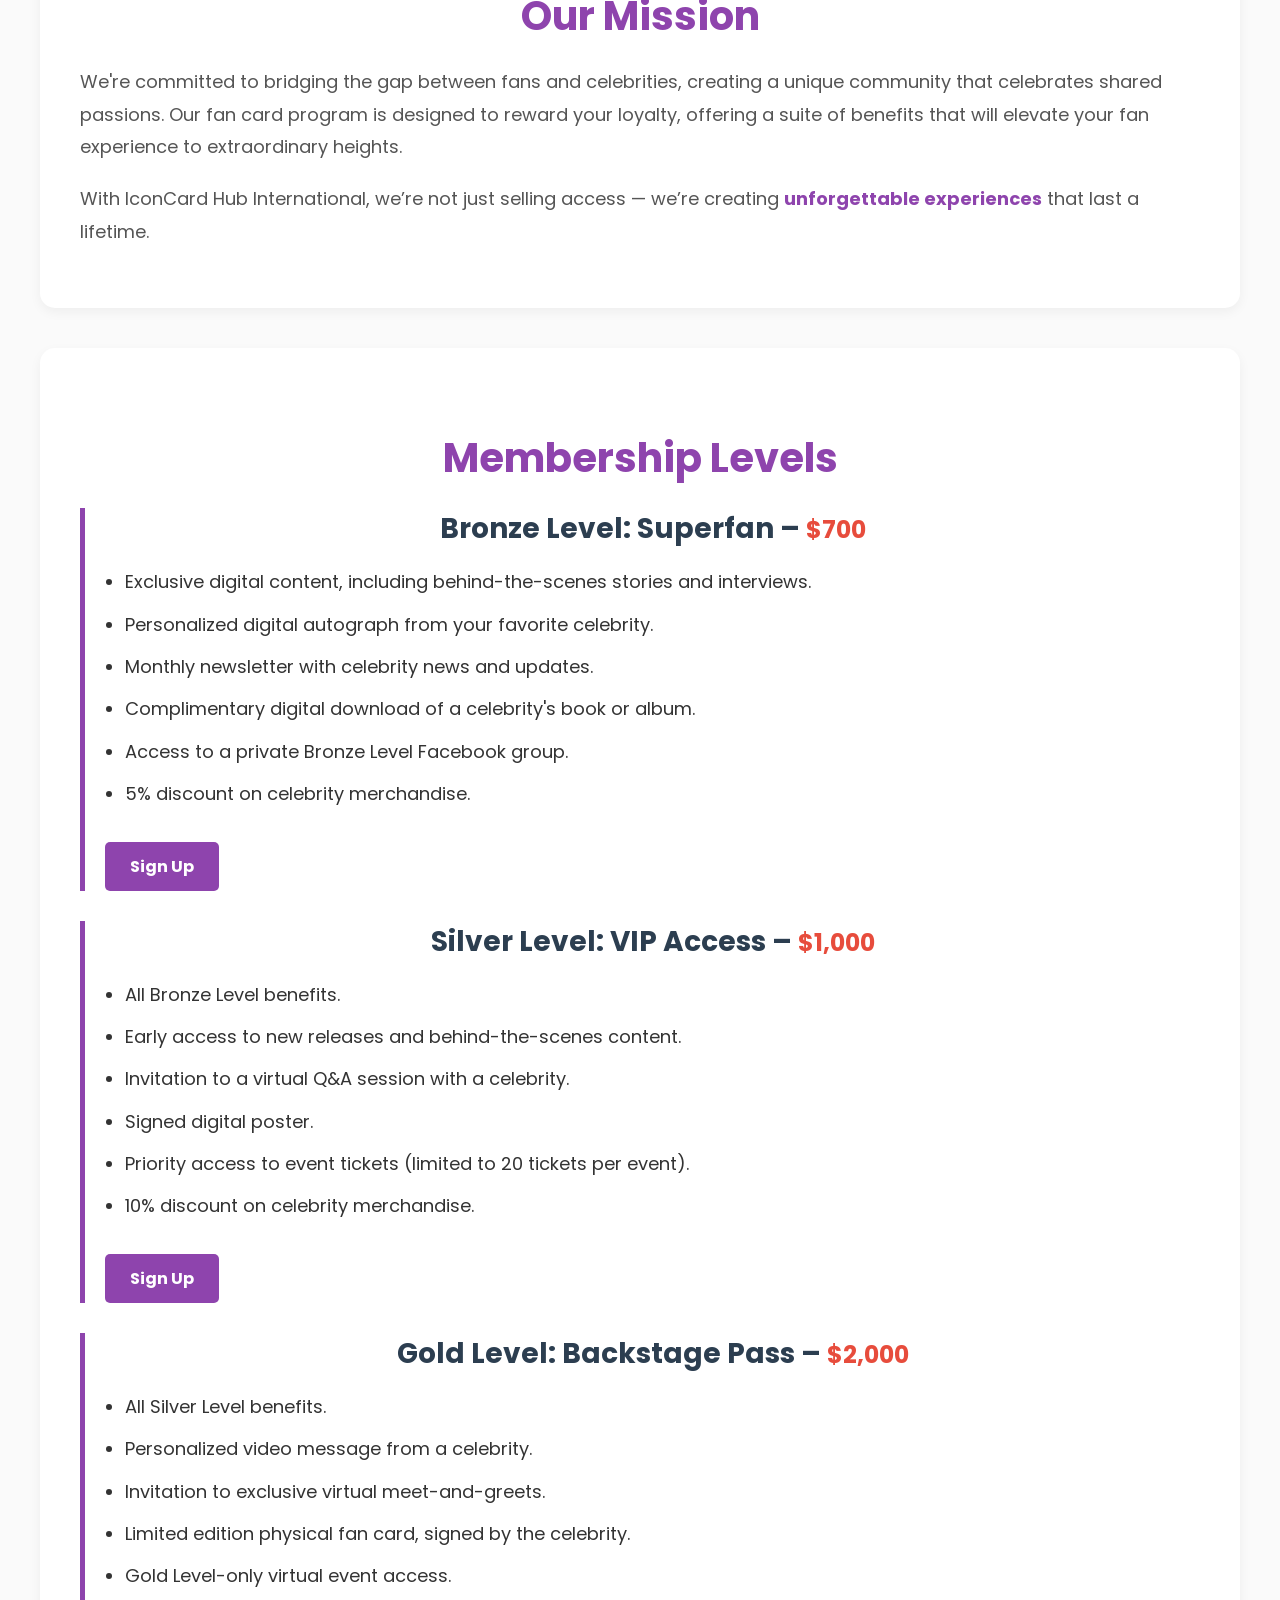
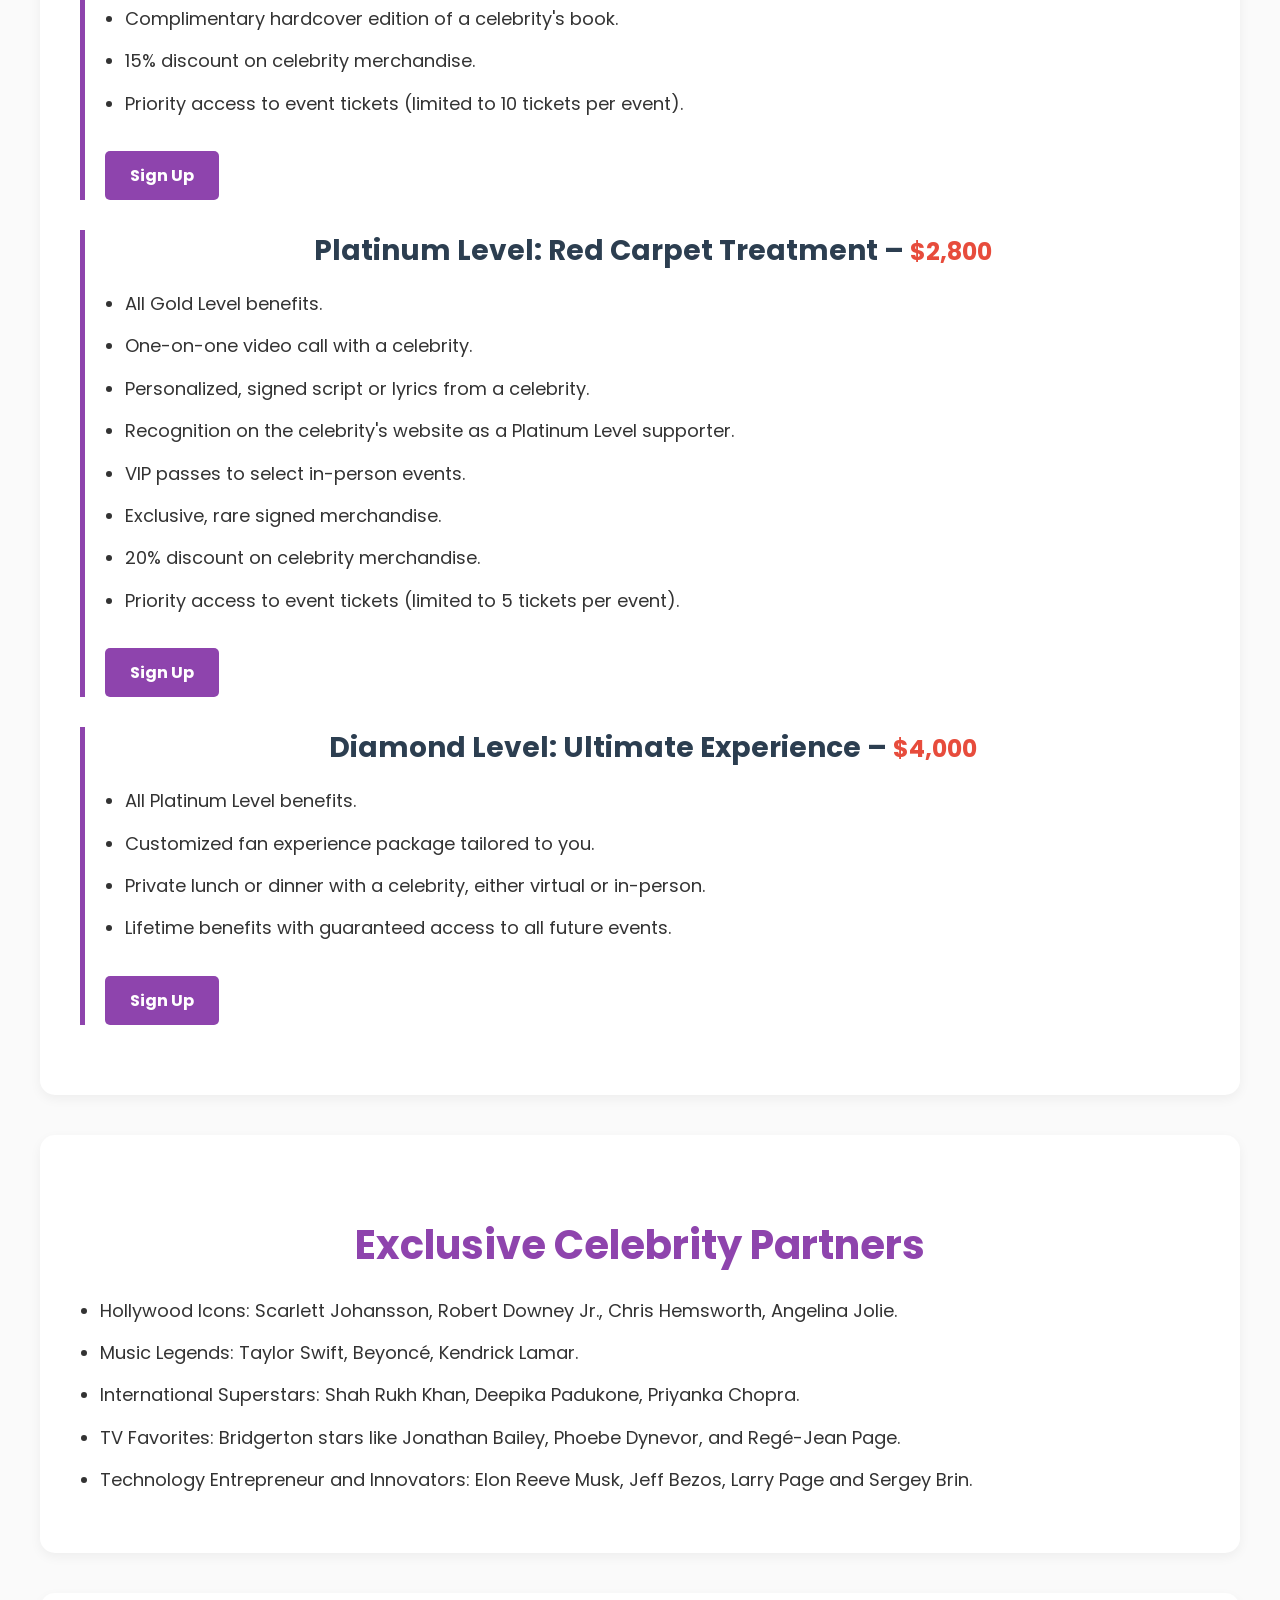
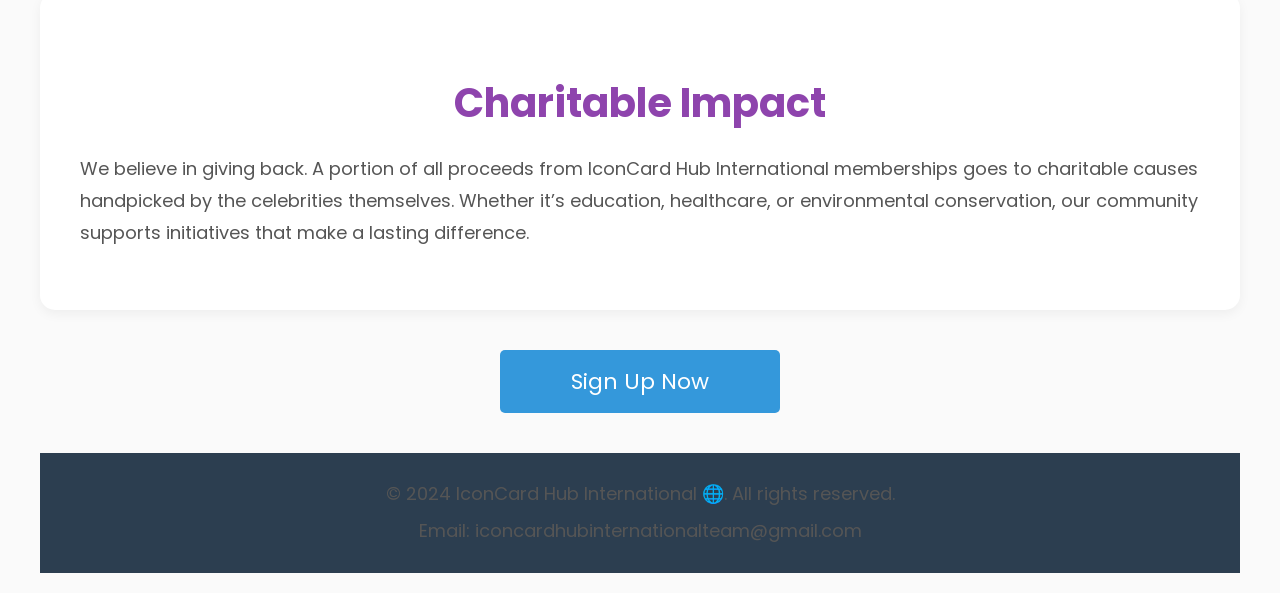
==== commit 826ea94d: "Update Index.html" ====
--- a/Index.html
+++ b/Index.html
@@ -297,7 +297,7 @@
                 <li>Music Legends: Taylor Swift, Beyoncé, Kendrick Lamar.</li>
                 <li>International Superstars: Shah Rukh Khan, Deepika Padukone, Priyanka Chopra.</li>
                 <li>TV Favorites: Bridgerton stars like Jonathan Bailey, Phoebe Dynevor, and Regé-Jean Page.</li>
-                <li>Technology Entrepreneur and Innovators: Elon Musk, Jeff Bezos, Larry Page and Sergey Brin.</li>
+                <li>Technology Entrepreneur and Innovators: Elon Reeve Musk, Jeff Bezos, Larry Page and Sergey Brin.</li>
             </ul>
         </div>
 
